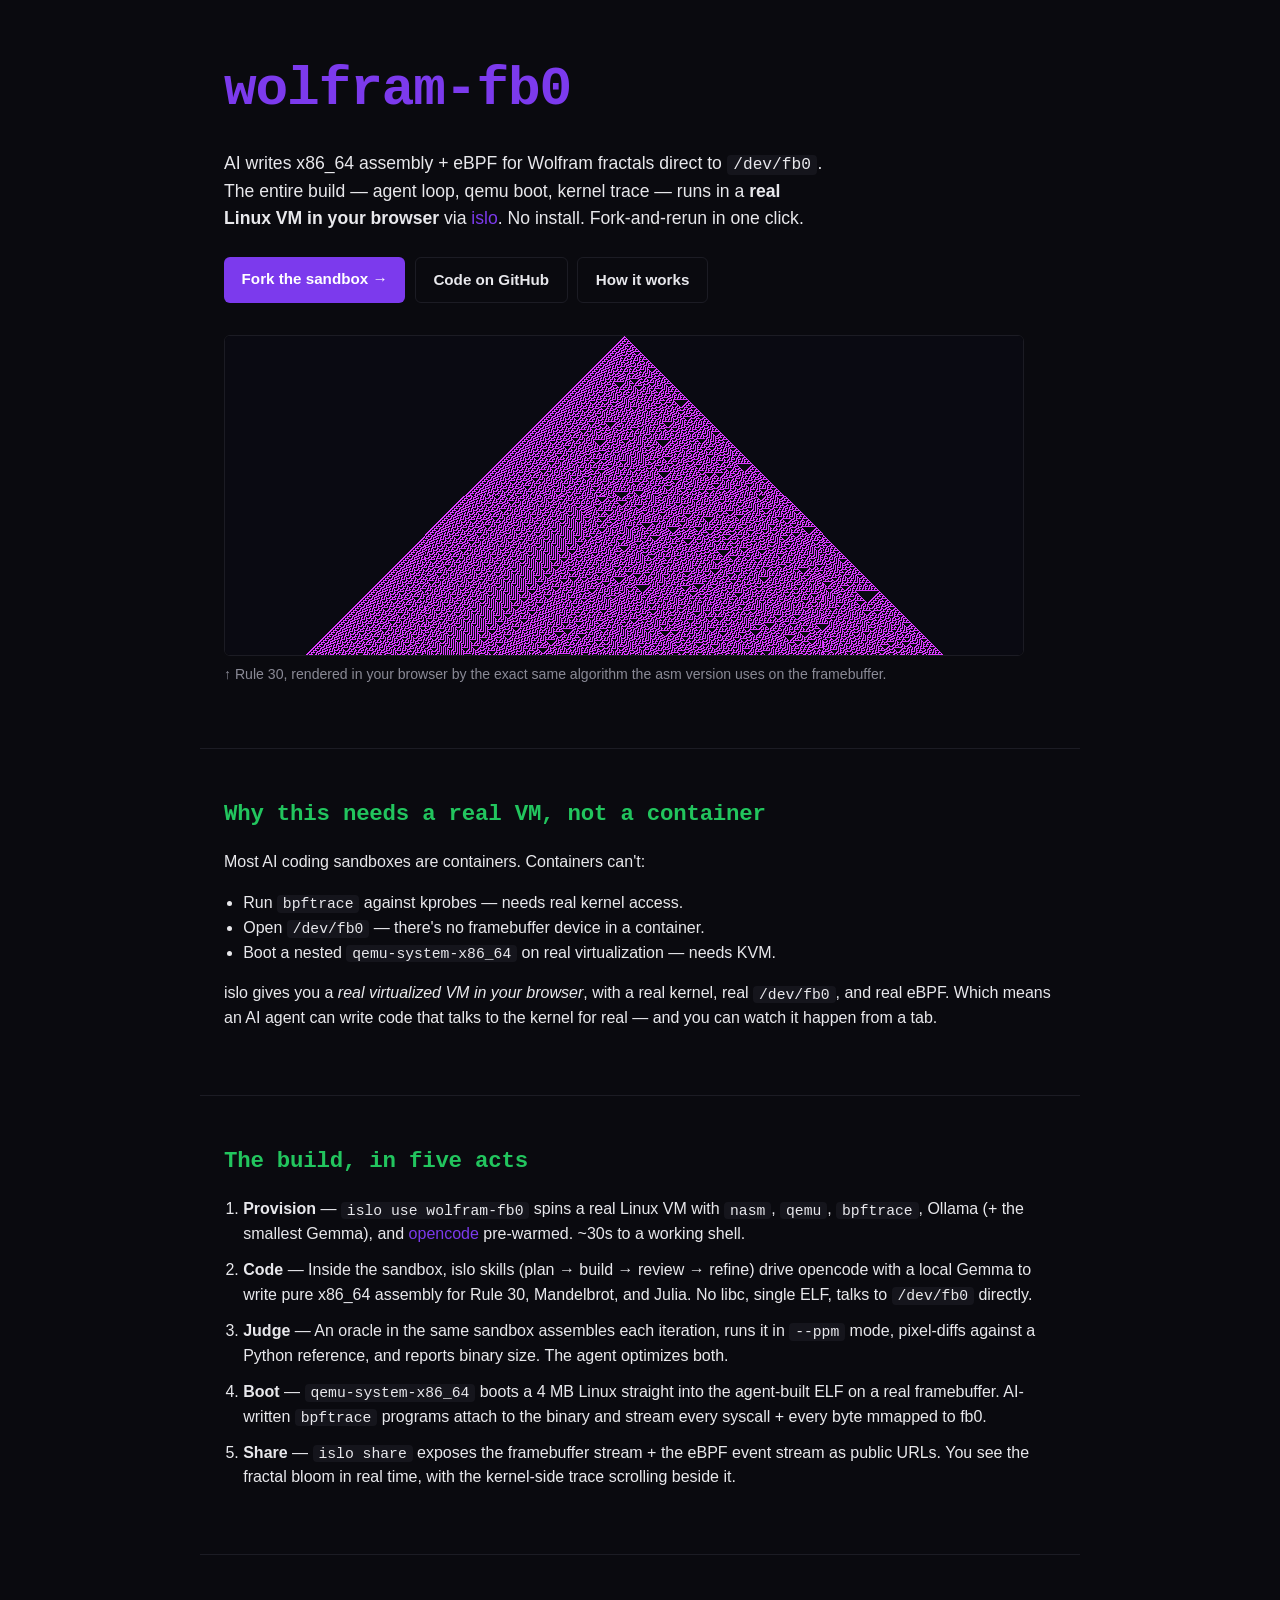
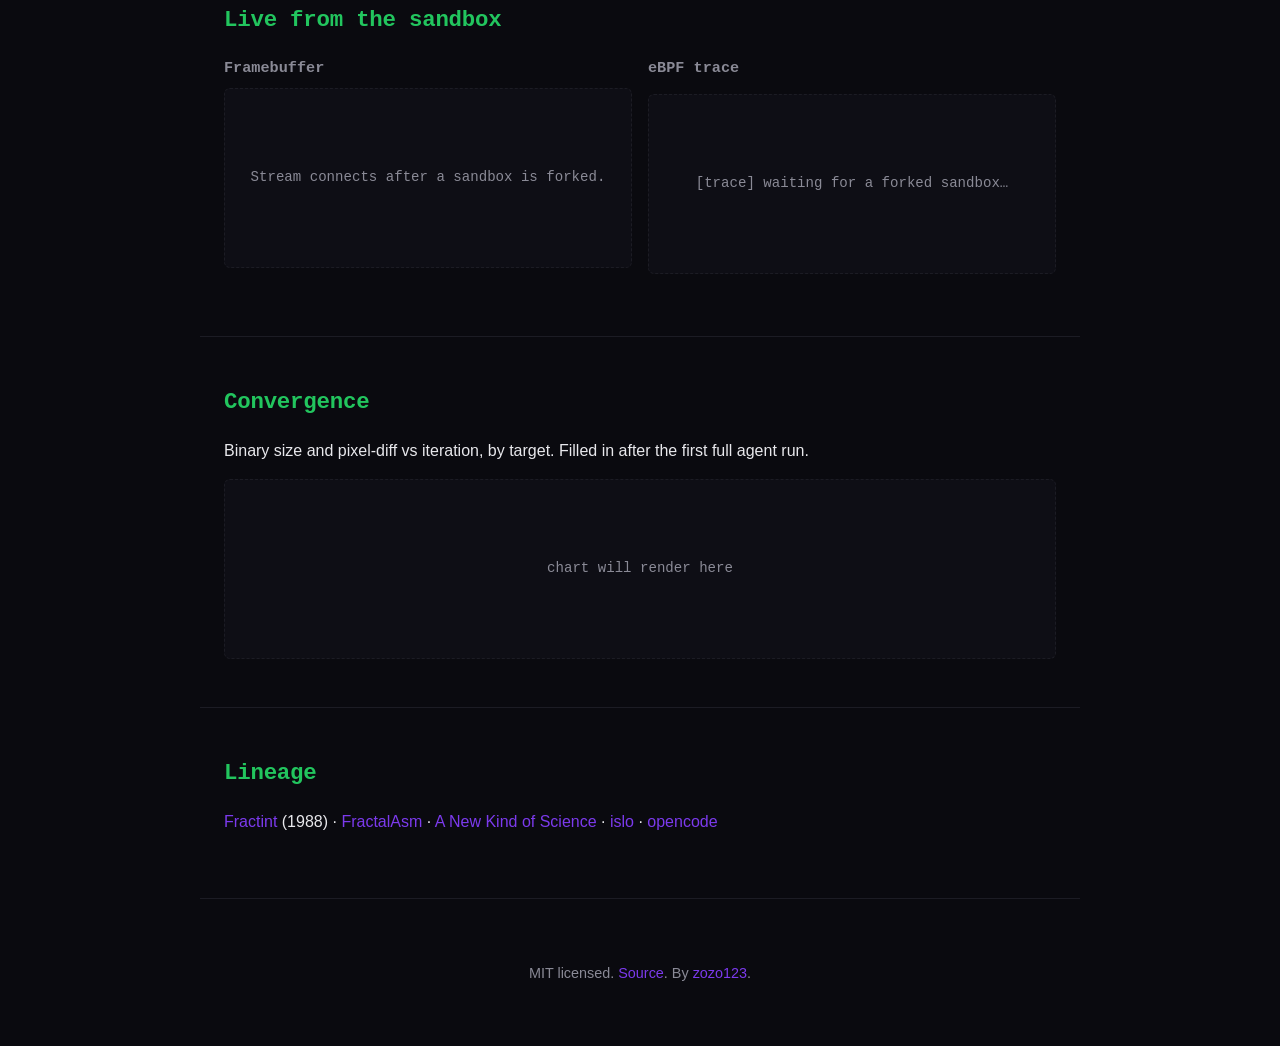
==== site/index.html @ 875a9b26 "wolfram-fb0: initial scaffold Real-VM AI sandbox demo: an agent loop writes pure x86_64 assembly + e" ====
<!doctype html>
<html lang="en">
<head>
  <meta charset="utf-8" />
  <meta name="viewport" content="width=device-width, initial-scale=1" />
  <title>wolfram-fb0 — AI writes x86_64 asm + eBPF for fractals, in a real VM in your browser</title>
  <meta name="description" content="An AI agent loop writes pure x86_64 assembly and eBPF for Wolfram cellular automata + Mandelbrot, rendered direct to /dev/fb0. Entire build runs in an islo sandbox VM. No install. Fork-and-rerun in one click." />
  <link rel="stylesheet" href="style.css" />
</head>
<body>

<header class="hero">
  <h1>wolfram-fb0</h1>
  <p class="tag">AI writes x86_64 assembly + eBPF for Wolfram fractals direct to <code>/dev/fb0</code>.<br/>
  The entire build — agent loop, qemu boot, kernel trace — runs in a <strong>real Linux VM in your browser</strong> via <a href="https://islo.dev">islo</a>. No install. Fork-and-rerun in one click.</p>

  <div class="cta-row">
    <a class="cta primary" href="#fork" id="fork">Fork the sandbox →</a>
    <a class="cta ghost" href="https://github.com/zozo123/wolfram-fb0">Code on GitHub</a>
    <a class="cta ghost" href="#how">How it works</a>
  </div>

  <canvas id="rule30" width="800" height="320" aria-label="Live Rule 30 rendering, byte-for-byte equivalent to the asm version"></canvas>
  <p class="caption">↑ Rule 30, rendered in your browser by the exact same algorithm the asm version uses on the framebuffer.</p>
</header>

<section id="container-vs-vm">
  <h2>Why this needs a real VM, not a container</h2>
  <p>Most AI coding sandboxes are containers. Containers can't:</p>
  <ul>
    <li>Run <code>bpftrace</code> against kprobes — needs real kernel access.</li>
    <li>Open <code>/dev/fb0</code> — there's no framebuffer device in a container.</li>
    <li>Boot a nested <code>qemu-system-x86_64</code> on real virtualization — needs KVM.</li>
  </ul>
  <p>islo gives you a <em>real virtualized VM in your browser</em>, with a real kernel, real <code>/dev/fb0</code>, and real eBPF. Which means an AI agent can write code that talks to the kernel for real — and you can watch it happen from a tab.</p>
</section>

<section id="how">
  <h2>The build, in five acts</h2>
  <ol class="acts">
    <li><strong>Provision</strong> — <code>islo use wolfram-fb0</code> spins a real Linux VM with <code>nasm</code>, <code>qemu</code>, <code>bpftrace</code>, Ollama (+ the smallest Gemma), and <a href="https://github.com/sst/opencode">opencode</a> pre-warmed. ~30s to a working shell.</li>
    <li><strong>Code</strong> — Inside the sandbox, islo skills (plan → build → review → refine) drive opencode with a local Gemma to write pure x86_64 assembly for Rule 30, Mandelbrot, and Julia. No libc, single ELF, talks to <code>/dev/fb0</code> directly.</li>
    <li><strong>Judge</strong> — An oracle in the same sandbox assembles each iteration, runs it in <code>--ppm</code> mode, pixel-diffs against a Python reference, and reports binary size. The agent optimizes both.</li>
    <li><strong>Boot</strong> — <code>qemu-system-x86_64</code> boots a 4 MB Linux straight into the agent-built ELF on a real framebuffer. AI-written <code>bpftrace</code> programs attach to the binary and stream every syscall + every byte mmapped to fb0.</li>
    <li><strong>Share</strong> — <code>islo share</code> exposes the framebuffer stream + the eBPF event stream as public URLs. You see the fractal bloom in real time, with the kernel-side trace scrolling beside it.</li>
  </ol>
</section>

<section id="live">
  <h2>Live from the sandbox</h2>
  <div class="live-grid">
    <div class="live-pane">
      <h3>Framebuffer</h3>
      <div id="fb-stream" class="placeholder">Stream connects after a sandbox is forked.</div>
    </div>
    <div class="live-pane">
      <h3>eBPF trace</h3>
      <pre id="bpf-stream" class="placeholder">[trace] waiting for a forked sandbox…</pre>
    </div>
  </div>
</section>

<section id="convergence">
  <h2>Convergence</h2>
  <p>Binary size and pixel-diff vs iteration, by target. Filled in after the first full agent run.</p>
  <div id="convergence-chart" class="placeholder">chart will render here</div>
</section>

<section id="provenance">
  <h2>Lineage</h2>
  <p><a href="https://www.fractint.org/">Fractint</a> (1988) · <a href="https://github.com/mrmcsoftware/FractalAsm">FractalAsm</a> · <a href="https://www.wolframscience.com/nks/">A New Kind of Science</a> · <a href="https://islo.dev">islo</a> · <a href="https://github.com/sst/opencode">opencode</a></p>
</section>

<footer>
  <p>MIT licensed. <a href="https://github.com/zozo123/wolfram-fb0">Source</a>. By <a href="https://github.com/zozo123">zozo123</a>.</p>
</footer>

<script src="rule30.js" defer></script>
</body>
</html>
---- site/style.css ----
:root {
  --bg: #0a0a0f;
  --fg: #e8e8ec;
  --dim: #8a8a96;
  --accent: #7c3aed;
  --accent-2: #22c55e;
  --line: #1c1c24;
  --mono: ui-monospace, "SF Mono", Menlo, monospace;
}

* { box-sizing: border-box; }

html, body {
  margin: 0; padding: 0;
  background: var(--bg);
  color: var(--fg);
  font-family: -apple-system, BlinkMacSystemFont, "Inter", "Segoe UI", sans-serif;
  line-height: 1.55;
  -webkit-font-smoothing: antialiased;
}

a { color: var(--accent); text-decoration: none; }
a:hover { text-decoration: underline; }
code { font-family: var(--mono); background: #15151c; padding: 0.05em 0.4em; border-radius: 4px; font-size: 0.92em; }
pre { font-family: var(--mono); background: #0e0e15; border: 1px solid var(--line); border-radius: 8px; padding: 1em; overflow-x: auto; }

section, header, footer {
  max-width: 880px;
  margin: 0 auto;
  padding: 3rem 1.5rem;
  border-bottom: 1px solid var(--line);
}

header.hero h1 {
  font-size: clamp(2rem, 5vw, 3.4rem);
  margin: 0 0 0.8rem;
  letter-spacing: -0.02em;
  font-family: var(--mono);
  color: var(--accent);
}

header.hero .tag {
  font-size: 1.1rem;
  color: var(--fg);
  max-width: 62ch;
}

.cta-row { display: flex; gap: 0.6rem; flex-wrap: wrap; margin: 1.5rem 0 2rem; }
.cta {
  display: inline-block;
  padding: 0.65rem 1.1rem;
  border-radius: 6px;
  font-weight: 600;
  font-size: 0.95rem;
}
.cta.primary { background: var(--accent); color: #fff; }
.cta.primary:hover { text-decoration: none; filter: brightness(1.1); }
.cta.ghost { border: 1px solid var(--line); color: var(--fg); }
.cta.ghost:hover { border-color: var(--accent); text-decoration: none; }

#rule30 {
  width: 100%;
  max-width: 800px;
  height: auto;
  background: #000;
  border: 1px solid var(--line);
  border-radius: 6px;
  display: block;
  margin-top: 1rem;
  image-rendering: pixelated;
}

.caption { color: var(--dim); font-size: 0.88rem; margin-top: 0.5rem; }

h2 {
  font-family: var(--mono);
  color: var(--accent-2);
  letter-spacing: -0.01em;
  font-size: 1.4rem;
  margin-top: 0;
}

ul, ol { padding-left: 1.2rem; }
ol.acts li { margin: 0.7em 0; }

.live-grid {
  display: grid;
  grid-template-columns: 1fr 1fr;
  gap: 1rem;
}
@media (max-width: 700px) { .live-grid { grid-template-columns: 1fr; } }
.live-pane h3 { margin: 0 0 0.5rem; font-family: var(--mono); font-size: 0.95rem; color: var(--dim); }
.placeholder {
  background: #0e0e15;
  border: 1px dashed var(--line);
  border-radius: 6px;
  padding: 2rem 1rem;
  text-align: center;
  color: var(--dim);
  font-family: var(--mono);
  font-size: 0.88rem;
  min-height: 180px;
  display: flex;
  align-items: center;
  justify-content: center;
}

footer { text-align: center; color: var(--dim); font-size: 0.9rem; border-bottom: none; }
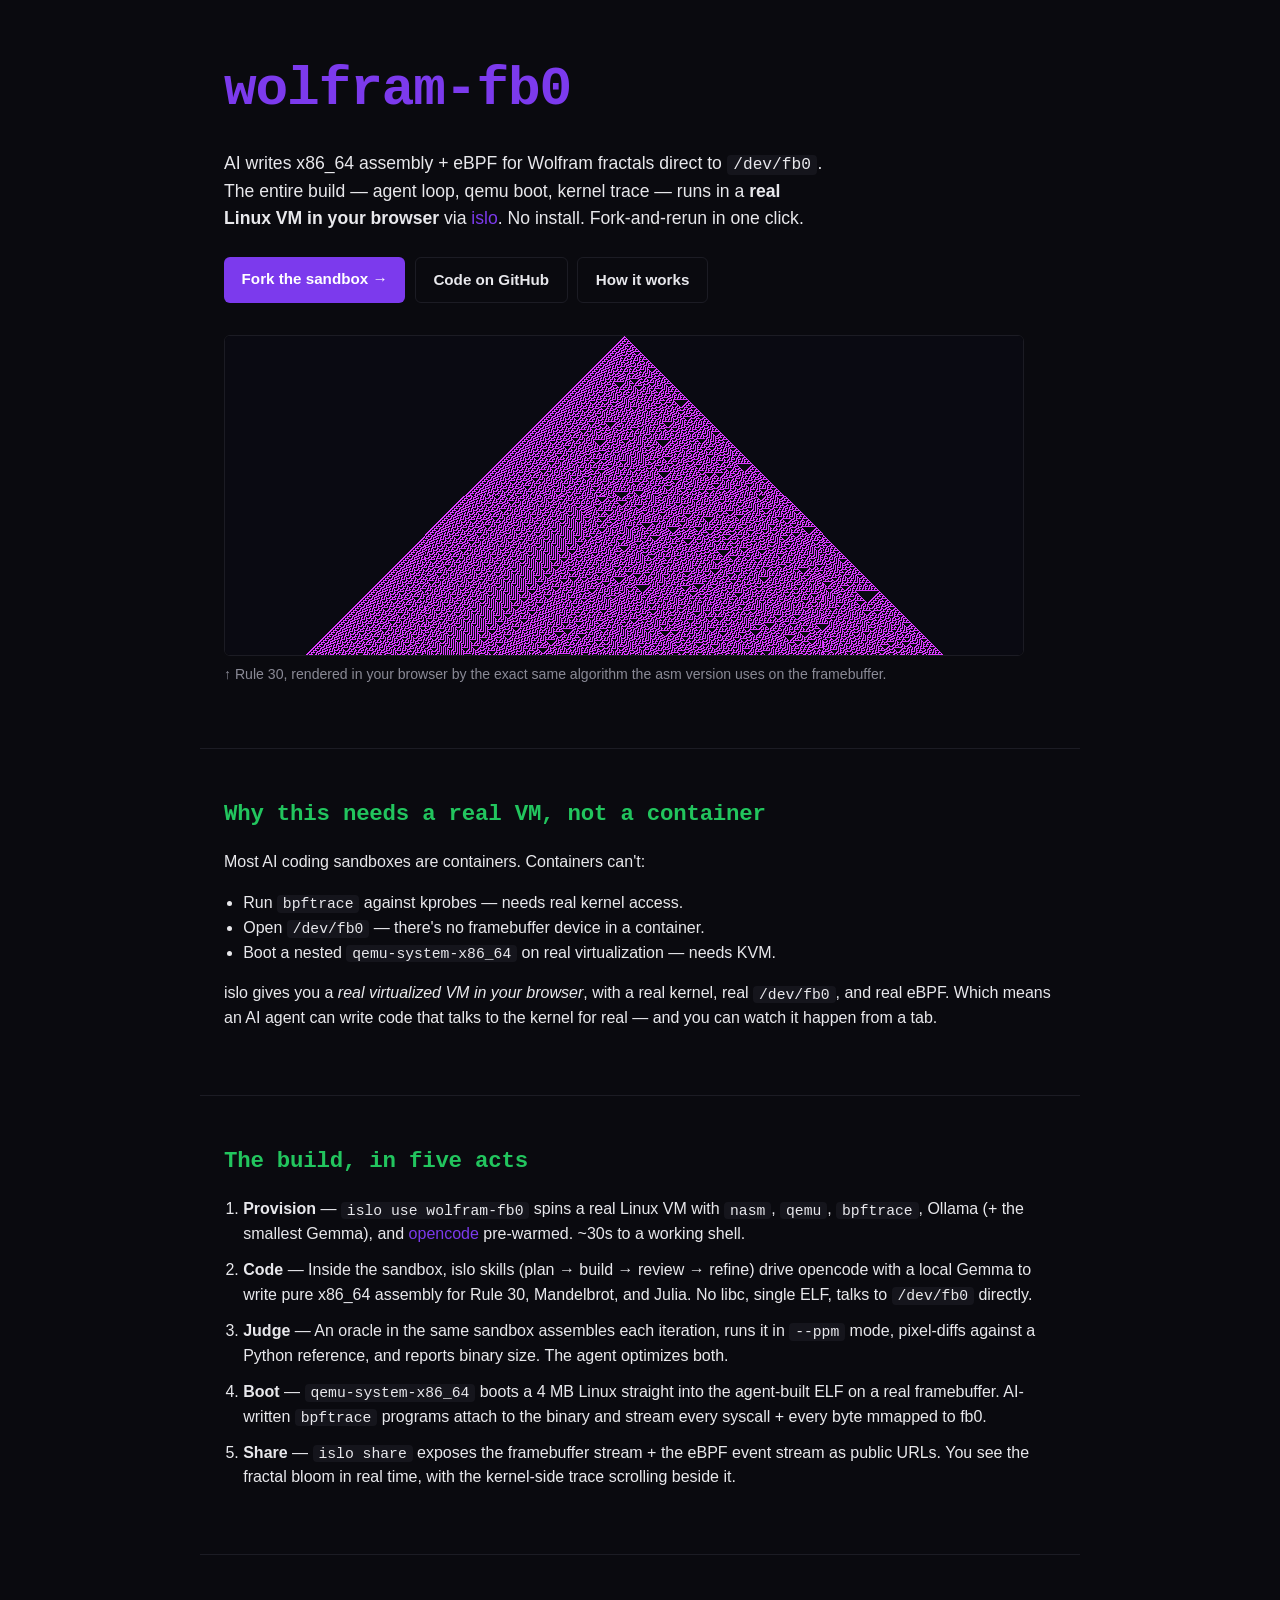
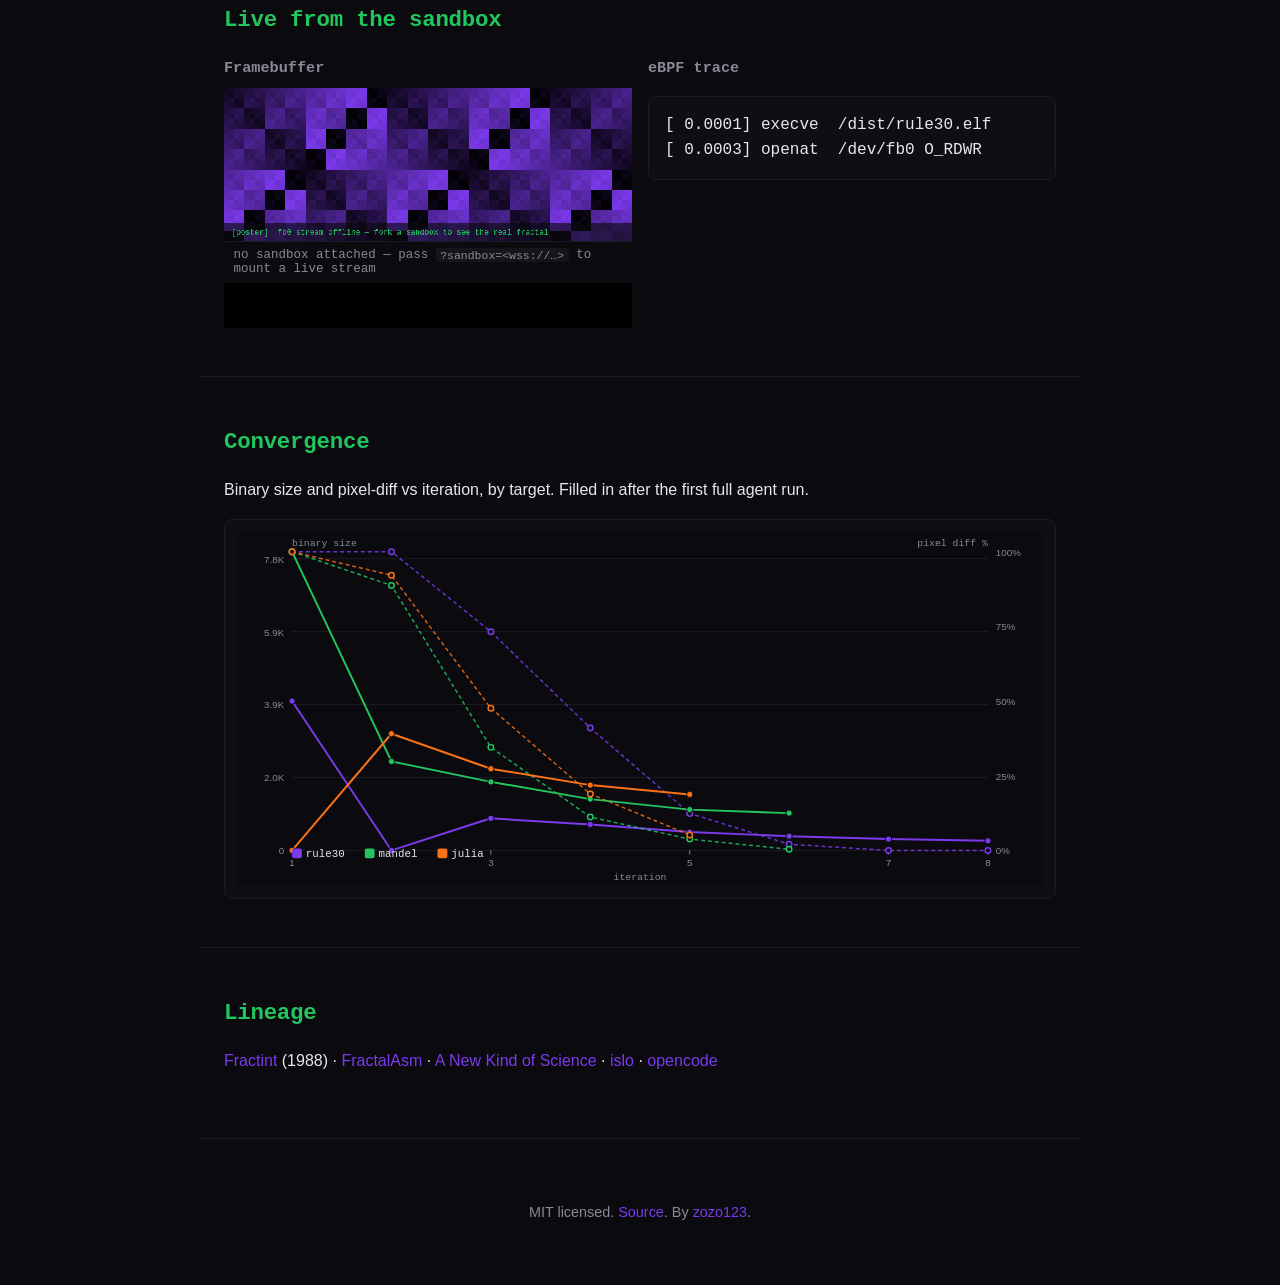
==== commit 1b001264: "site + post: live viewer, convergence chart, HN draft site/viewer.js (202 L)  — framebuffer + bpf tr" ====
--- a/site/index.html
+++ b/site/index.html
@@ -76,5 +76,7 @@
 </footer>
 
 <script src="rule30.js" defer></script>
+<script src="viewer.js" defer></script>
+<script src="chart.js" defer></script>
 </body>
 </html>
